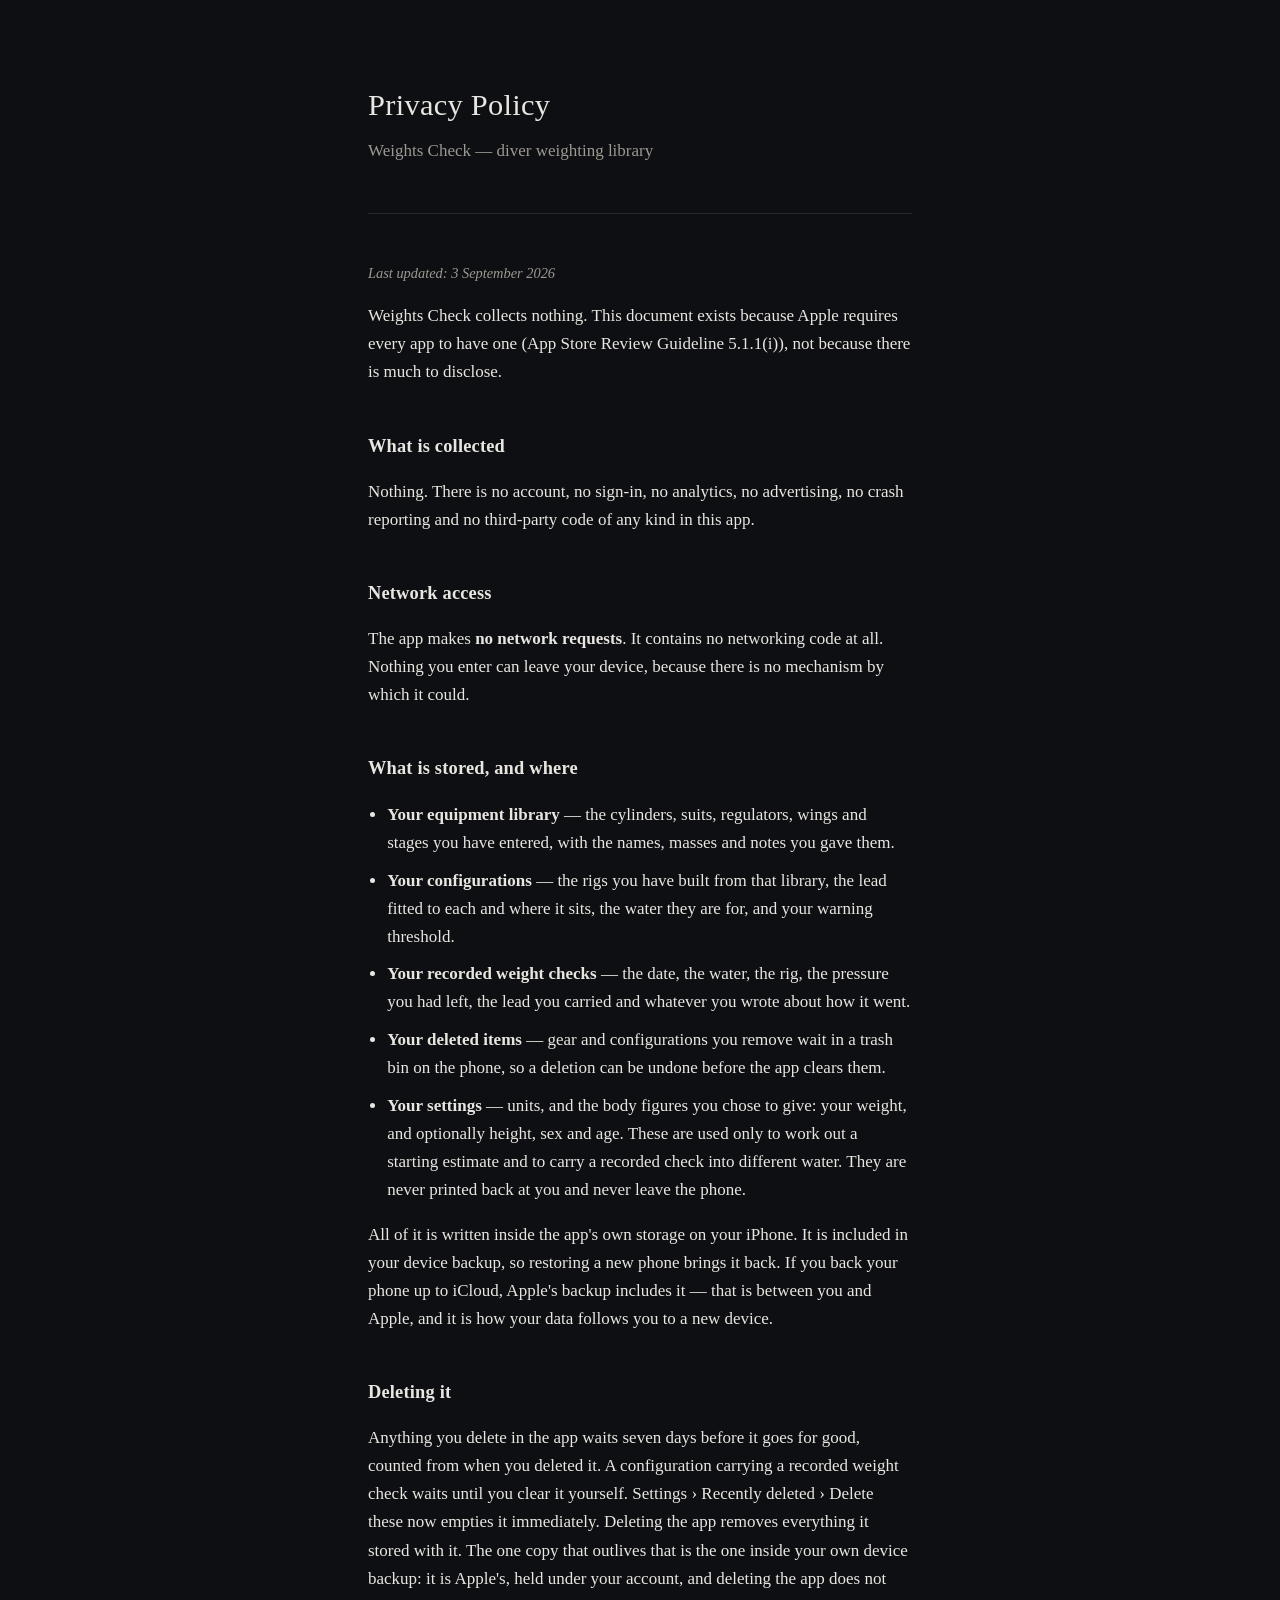
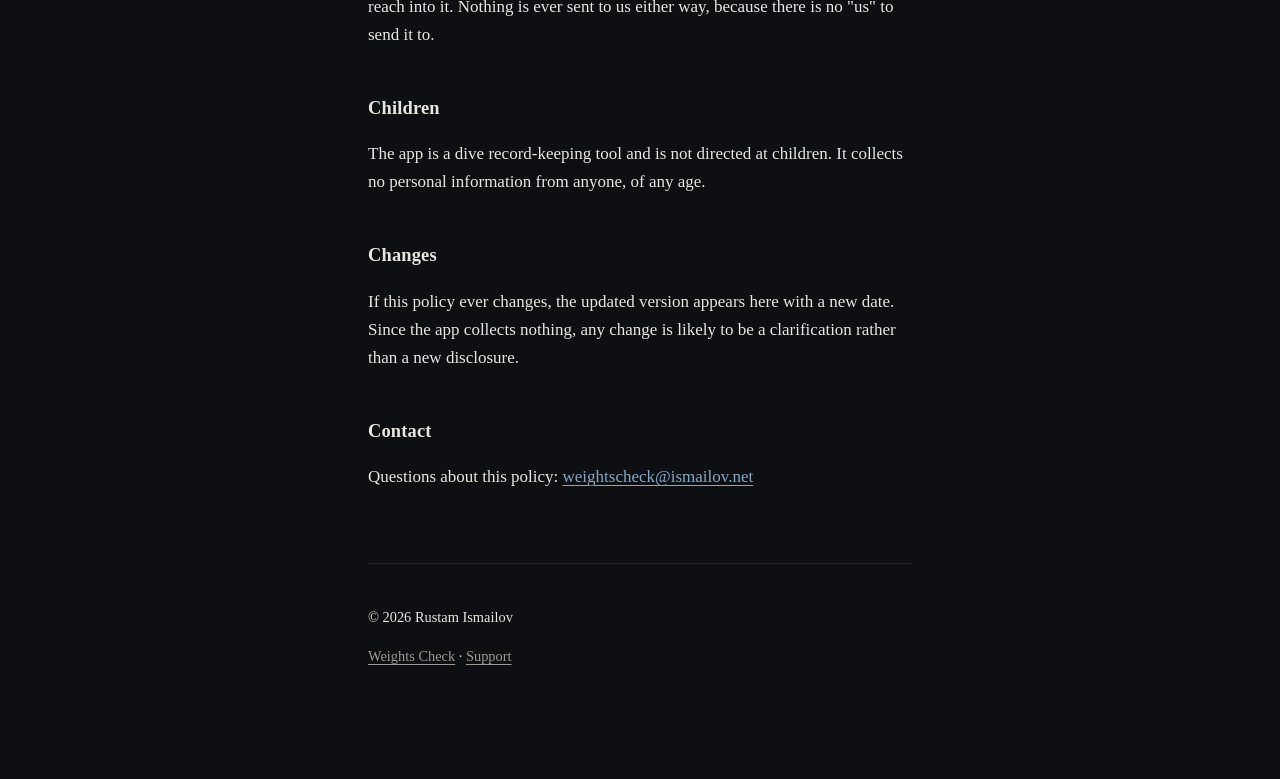
==== privacy.html @ 9dfe33f8 "Publish Weights Check site from e8b294a Source of truth is weightscheck-site/ in the turn_pressure r" ====
<!DOCTYPE html>
<html lang="en">
<head>
<meta charset="utf-8">
<meta name="viewport" content="width=device-width, initial-scale=1">
<title>Privacy Policy — Weights Check</title>
<meta name="description" content="Weights Check collects nothing. The full privacy policy.">
<link rel="stylesheet" href="style.css">
</head>
<body>
<main>

<header>
  <h1>Privacy Policy</h1>
  <p>Weights Check — diver weighting library</p>
</header>

<p class="updated">Last updated: 3 September 2026</p>

<p>Weights Check collects nothing. This document exists because Apple requires every app to
have one (App Store Review Guideline 5.1.1(i)), not because there is much to disclose.</p>

<h2>What is collected</h2>

<p>Nothing. There is no account, no sign-in, no analytics, no advertising, no crash
reporting and no third-party code of any kind in this app.</p>

<h2>Network access</h2>

<p>The app makes <strong>no network requests</strong>. It contains no networking code at
all. Nothing you enter can leave your device, because there is no mechanism by which it
could.</p>

<h2>What is stored, and where</h2>

<ul>
  <li><strong>Your equipment library</strong> — the cylinders, suits, regulators, wings and
  stages you have entered, with the names, masses and notes you gave them.</li>
  <li><strong>Your configurations</strong> — the rigs you have built from that library, the
  lead fitted to each and where it sits, the water they are for, and your warning
  threshold.</li>
  <li><strong>Your recorded weight checks</strong> — the date, the water, the rig, the
  pressure you had left, the lead you carried and whatever you wrote about how it went.</li>
  <li><strong>Your deleted items</strong> — gear and configurations you remove wait in a
  trash bin on the phone, so a deletion can be undone before the app clears them.</li>
  <li><strong>Your settings</strong> — units, and the body figures you chose to give: your
  weight, and optionally height, sex and age. These are used only to work out a starting
  estimate and to carry a recorded check into different water. They are never printed back
  at you and never leave the phone.</li>
</ul>

<p>All of it is written inside the app's own storage on your iPhone. It is included in your
device backup, so restoring a new phone brings it back. If you back your phone up to iCloud,
Apple's backup includes it — that is between you and Apple, and it is how your data follows
you to a new device.</p>

<h2>Deleting it</h2>

<p>Anything you delete in the app waits seven days before it goes for good, counted from when
you deleted it. A configuration carrying a recorded weight check waits until you clear it
yourself. Settings &rsaquo; Recently deleted &rsaquo; Delete these now empties it immediately.
Deleting the app removes everything it stored with it. The one copy that outlives that is
the one inside your own device backup: it is Apple's, held under your account, and deleting
the app does not reach into it. Nothing is ever sent to us either way, because there is no
"us" to send it to.</p>

<h2>Children</h2>

<p>The app is a dive record-keeping tool and is not directed at children. It collects no
personal information from anyone, of any age.</p>

<h2>Changes</h2>

<p>If this policy ever changes, the updated version appears here with a new date. Since the
app collects nothing, any change is likely to be a clarification rather than a new
disclosure.</p>

<h2>Contact</h2>

<p>Questions about this policy:
<a href="mailto:weightscheck@ismailov.net">weightscheck@ismailov.net</a></p>

<footer>
  <p>&copy; 2026 Rustam Ismailov</p>
  <p><a href="index.html">Weights Check</a> &middot; <a href="support.html">Support</a></p>
</footer>

</main>
</body>
</html>
---- style.css ----
/* Four & Six — the smallest site that satisfies Apple and doesn't embarrass the app. */

:root {
  --ink: #e8e6e1;
  --ink-dim: #9c9892;
  --bg: #0e0f12;
  --rule: #24262b;
  --accent: #7fa9c9;
}

* { box-sizing: border-box; }

html {
  -webkit-text-size-adjust: 100%;
}

body {
  margin: 0;
  padding: 0 1.5rem 6rem;
  background: var(--bg);
  color: var(--ink);
  font: 400 17px/1.65 ui-serif, "Iowan Old Style", "Palatino Linotype", Palatino, Georgia, serif;
  -webkit-font-smoothing: antialiased;
}

main {
  max-width: 34rem;
  margin: 0 auto;
}

header {
  padding: 5rem 0 3rem;
  border-bottom: 1px solid var(--rule);
  margin-bottom: 3rem;
}

header p {
  color: var(--ink-dim);
  margin: 0.4rem 0 0;
}

h1 {
  font-size: 1.9rem;
  font-weight: 400;
  letter-spacing: 0.01em;
  margin: 0;
}

h2 {
  font-size: 1.15rem;
  font-weight: 600;
  margin: 2.75rem 0 0.75rem;
  letter-spacing: 0.01em;
}

p, li { color: var(--ink); }

a {
  color: var(--accent);
  text-decoration-thickness: 1px;
  text-underline-offset: 3px;
}

a:hover { color: var(--ink); }

ul { padding-left: 1.2rem; }
li { margin-bottom: 0.6rem; }

.dim { color: var(--ink-dim); }

.updated {
  color: var(--ink-dim);
  font-size: 0.9rem;
  font-style: italic;
}

/* The one thing on the page that is asking for something. Quiet, but unmissable. */
.cta {
  margin: 2.75rem 0 0;
}

.cta a {
  display: inline-block;
  padding: 0.7rem 1.4rem;
  border: 1px solid var(--accent);
  border-radius: 999px;
  color: var(--accent);
  text-decoration: none;
  letter-spacing: 0.01em;
}

.cta a:hover {
  background: var(--accent);
  color: var(--bg);
}

.cta-note {
  margin: 0.9rem 0 0;
  color: var(--ink-dim);
  font-size: 0.9rem;
}

nav {
  margin-top: 2rem;
  font-size: 0.95rem;
}

nav a { margin-right: 1.5rem; }

footer {
  margin-top: 4.5rem;
  padding-top: 1.75rem;
  border-top: 1px solid var(--rule);
  color: var(--ink-dim);
  font-size: 0.9rem;
}

footer a { color: var(--ink-dim); }

hr {
  border: 0;
  border-top: 1px solid var(--rule);
  margin: 3rem 0;
}

h3 {
  font-size: 1rem;
  font-weight: 600;
  margin: 2.25rem 0 0.6rem;
}
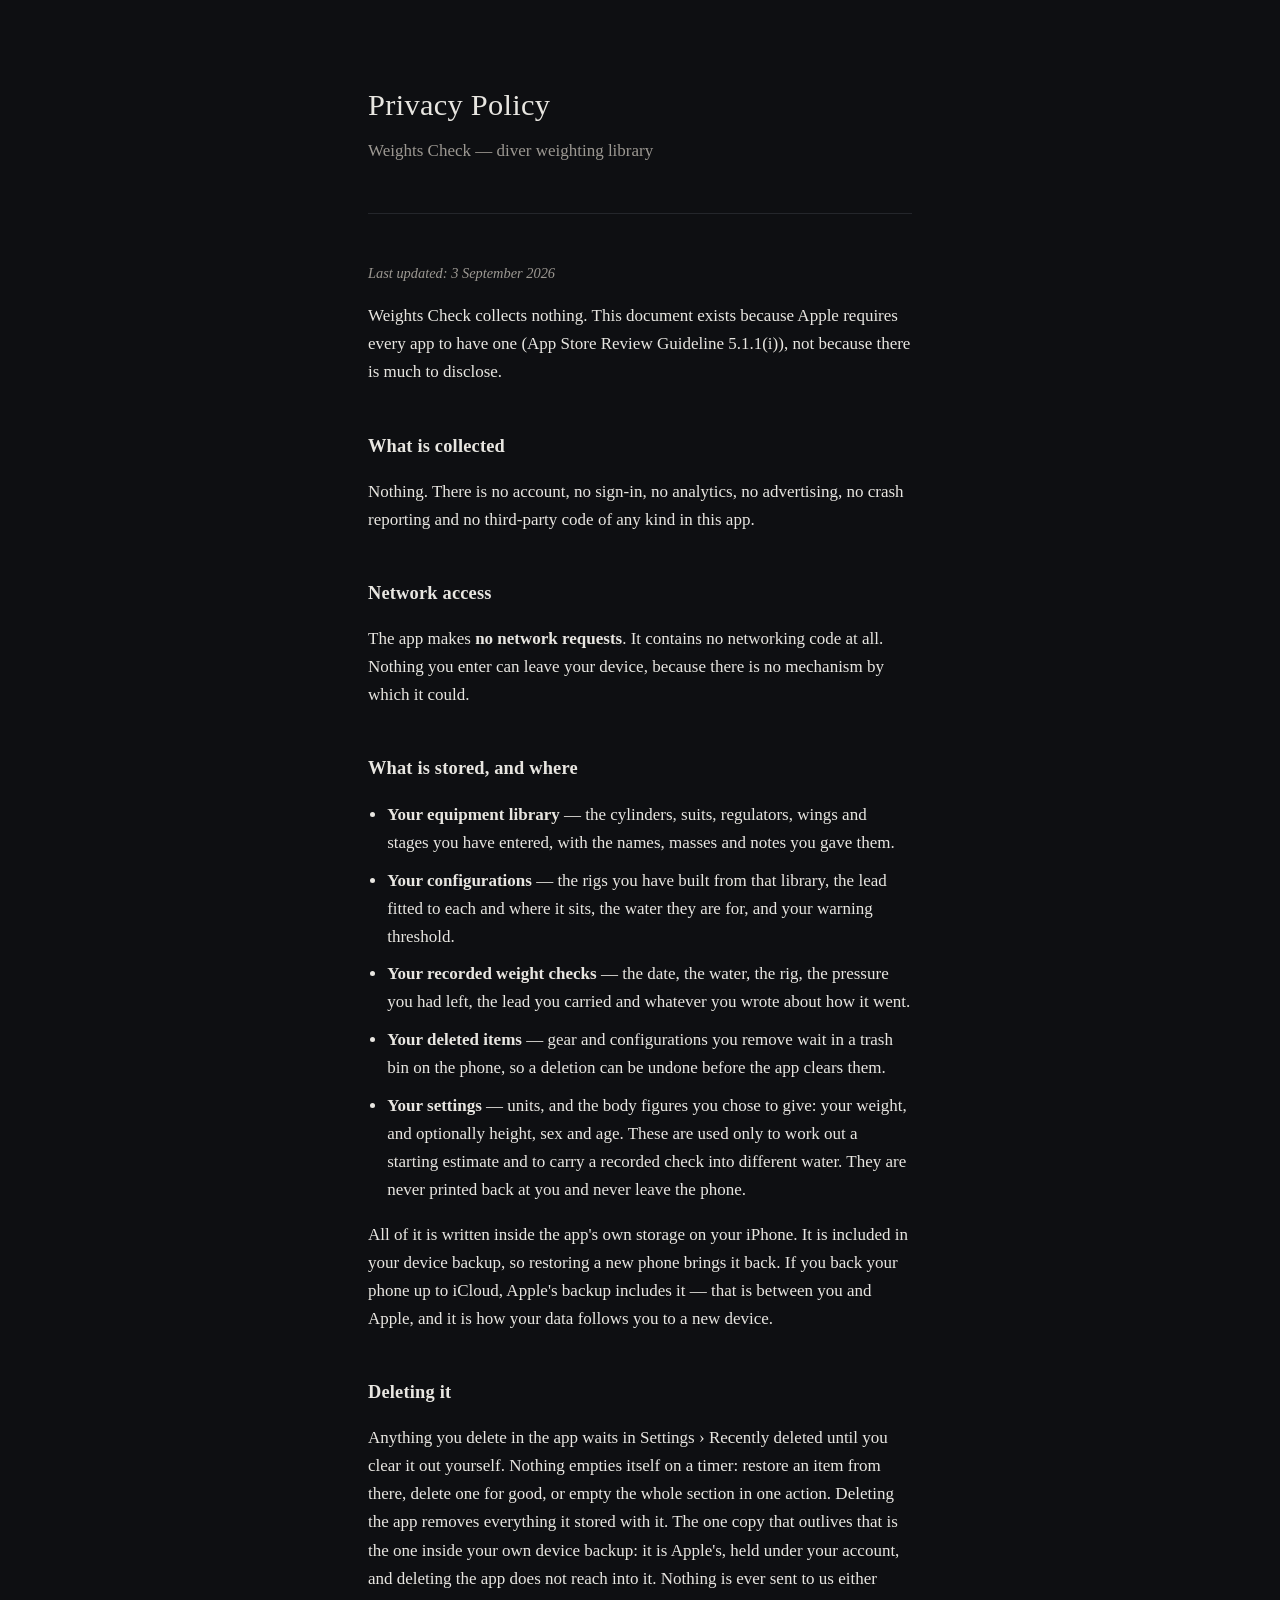
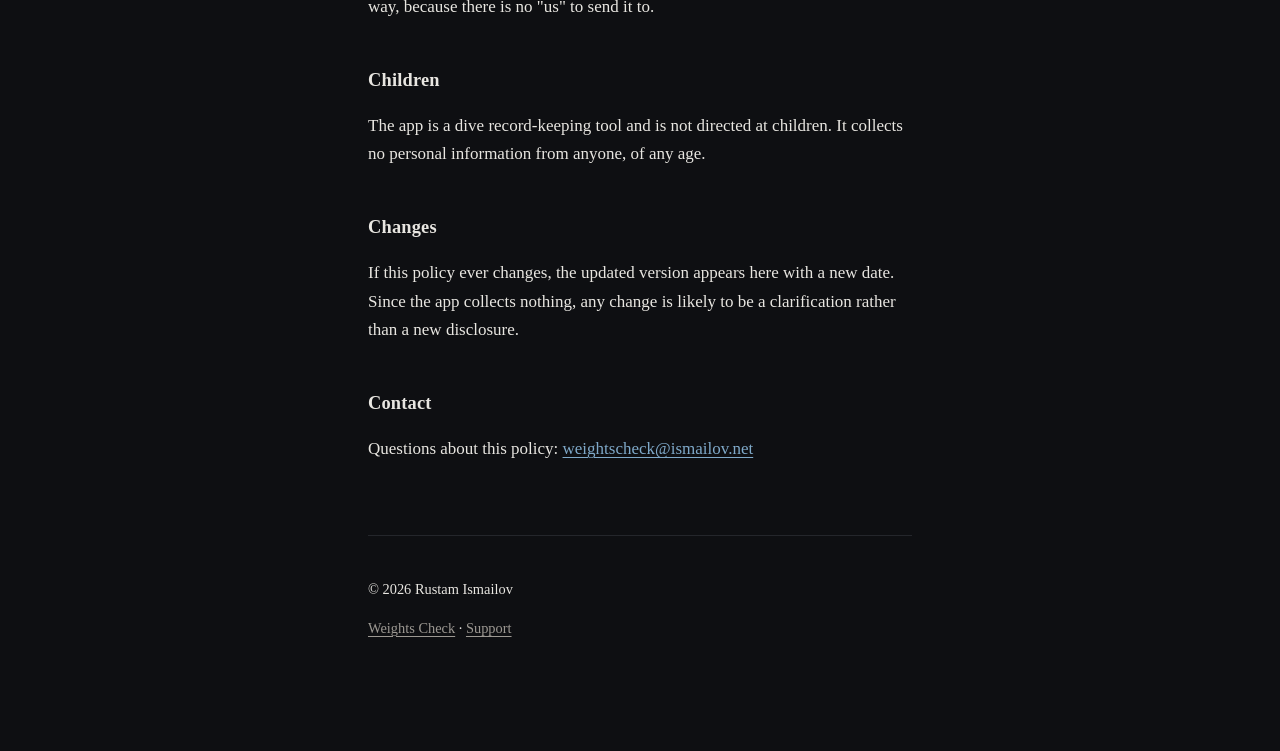
==== commit df74c440: "Publish Weights Check site from 39ba9ef Source of truth is weightscheck-site/ in the turn_pressure r" ====
--- a/privacy.html
+++ b/privacy.html
@@ -56,9 +56,9 @@
 
 <h2>Deleting it</h2>
 
-<p>Anything you delete in the app waits seven days before it goes for good, counted from when
-you deleted it. A configuration carrying a recorded weight check waits until you clear it
-yourself. Settings &rsaquo; Recently deleted &rsaquo; Delete these now empties it immediately.
+<p>Anything you delete in the app waits in Settings &rsaquo; Recently deleted until you clear it
+out yourself. Nothing empties itself on a timer: restore an item from there, delete one for
+good, or empty the whole section in one action.
 Deleting the app removes everything it stored with it. The one copy that outlives that is
 the one inside your own device backup: it is Apple's, held under your account, and deleting
 the app does not reach into it. Nothing is ever sent to us either way, because there is no
